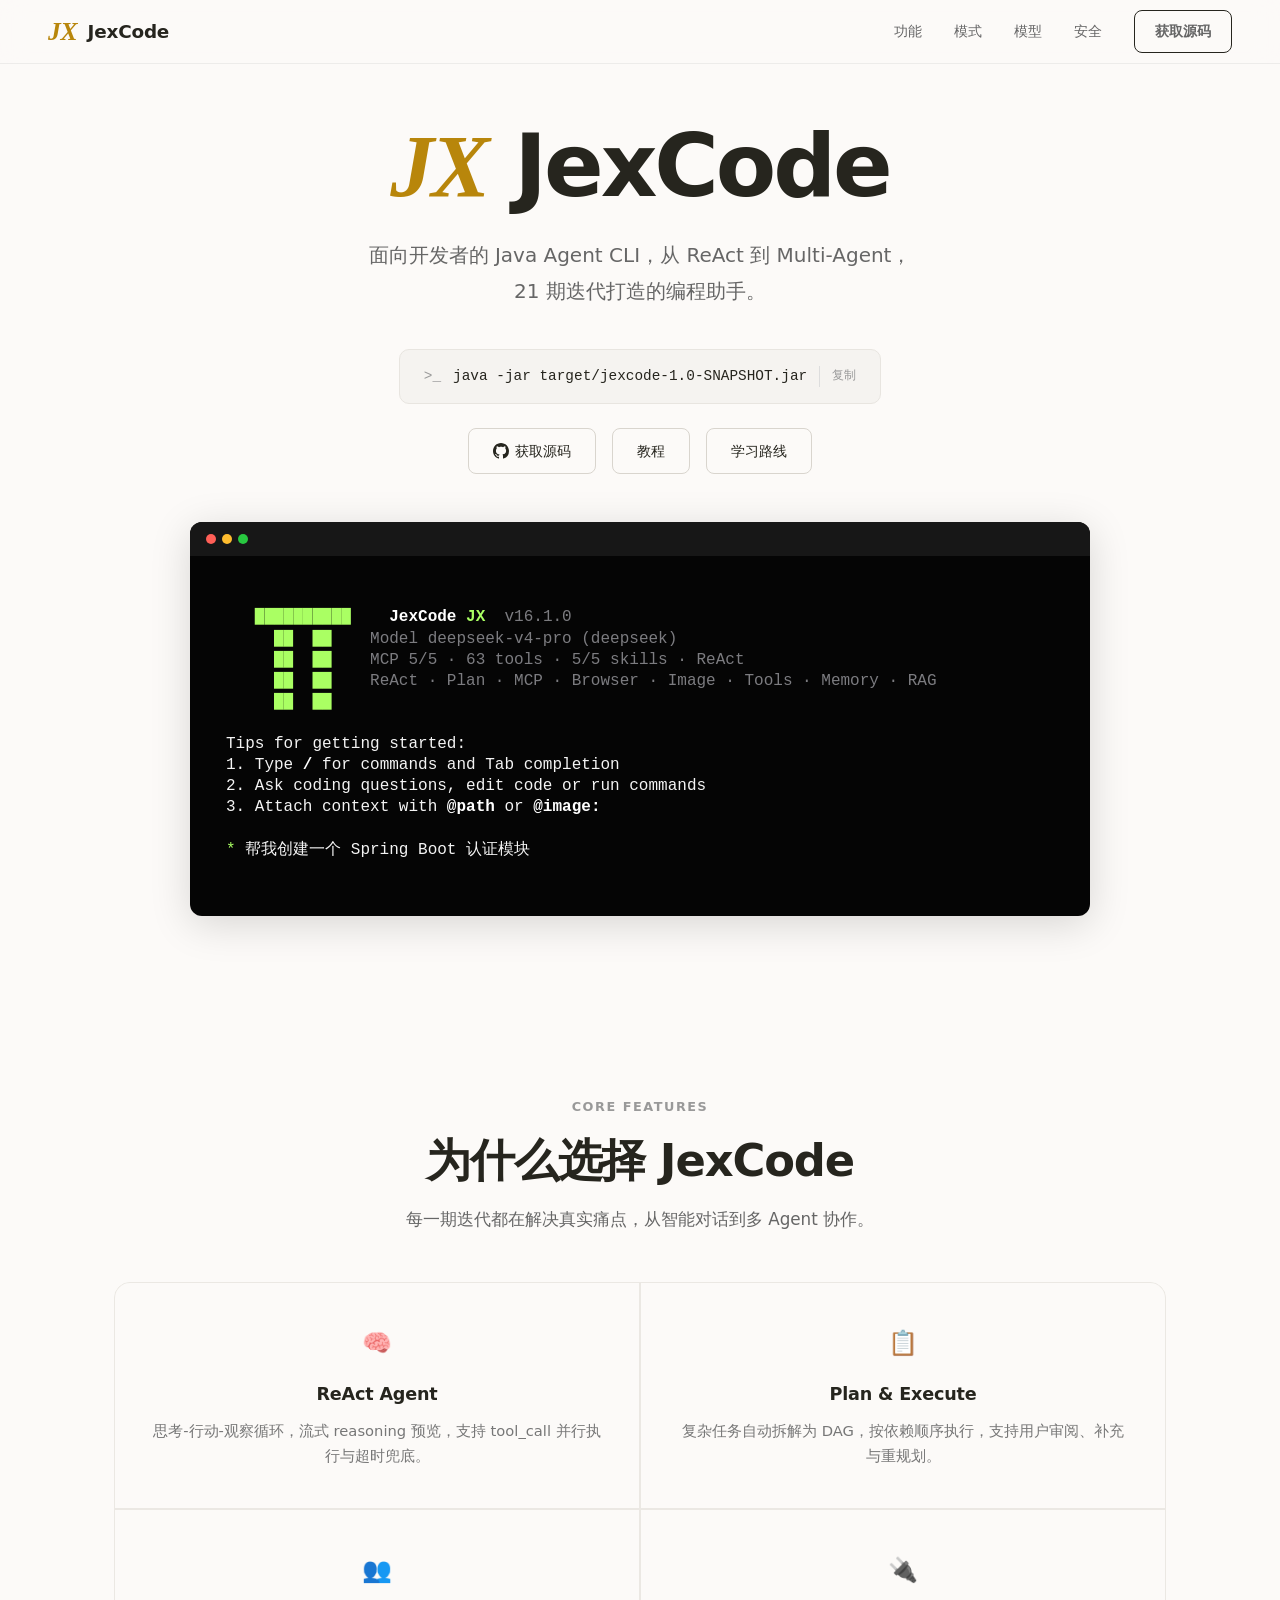
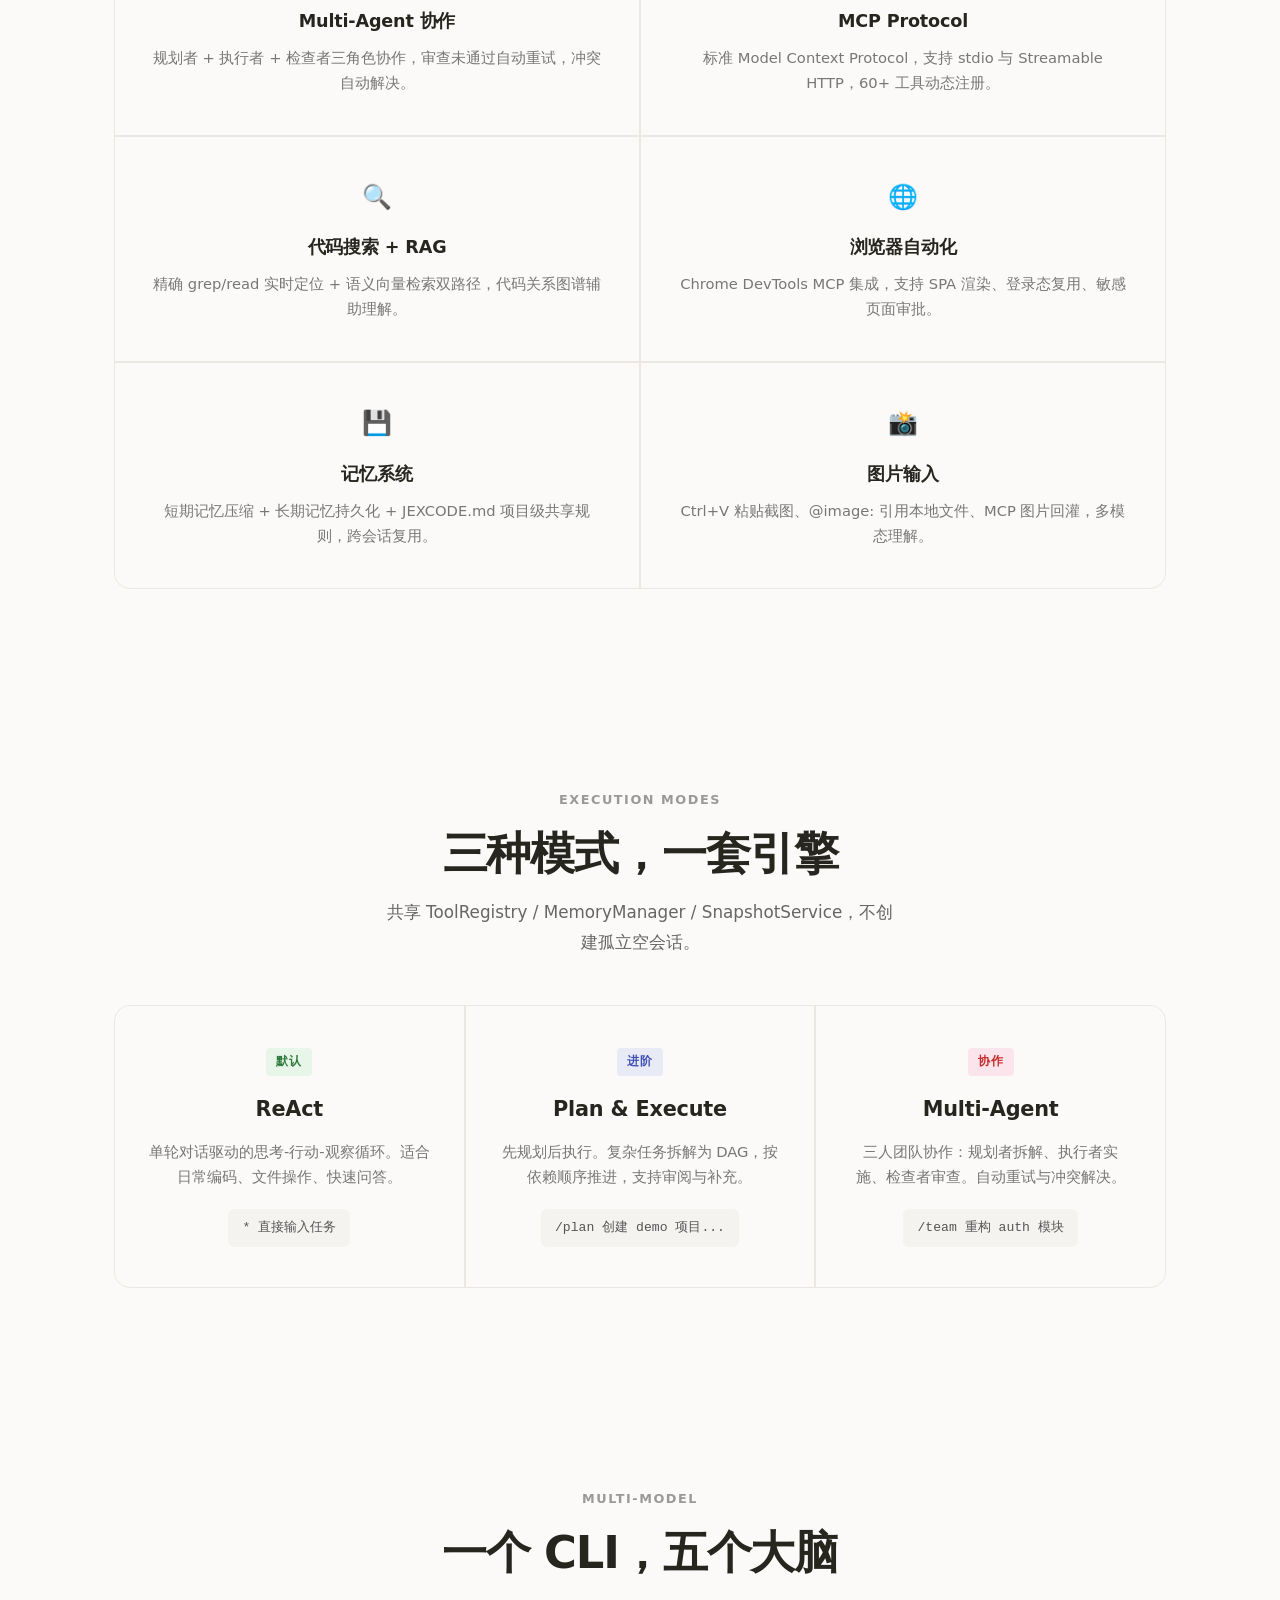
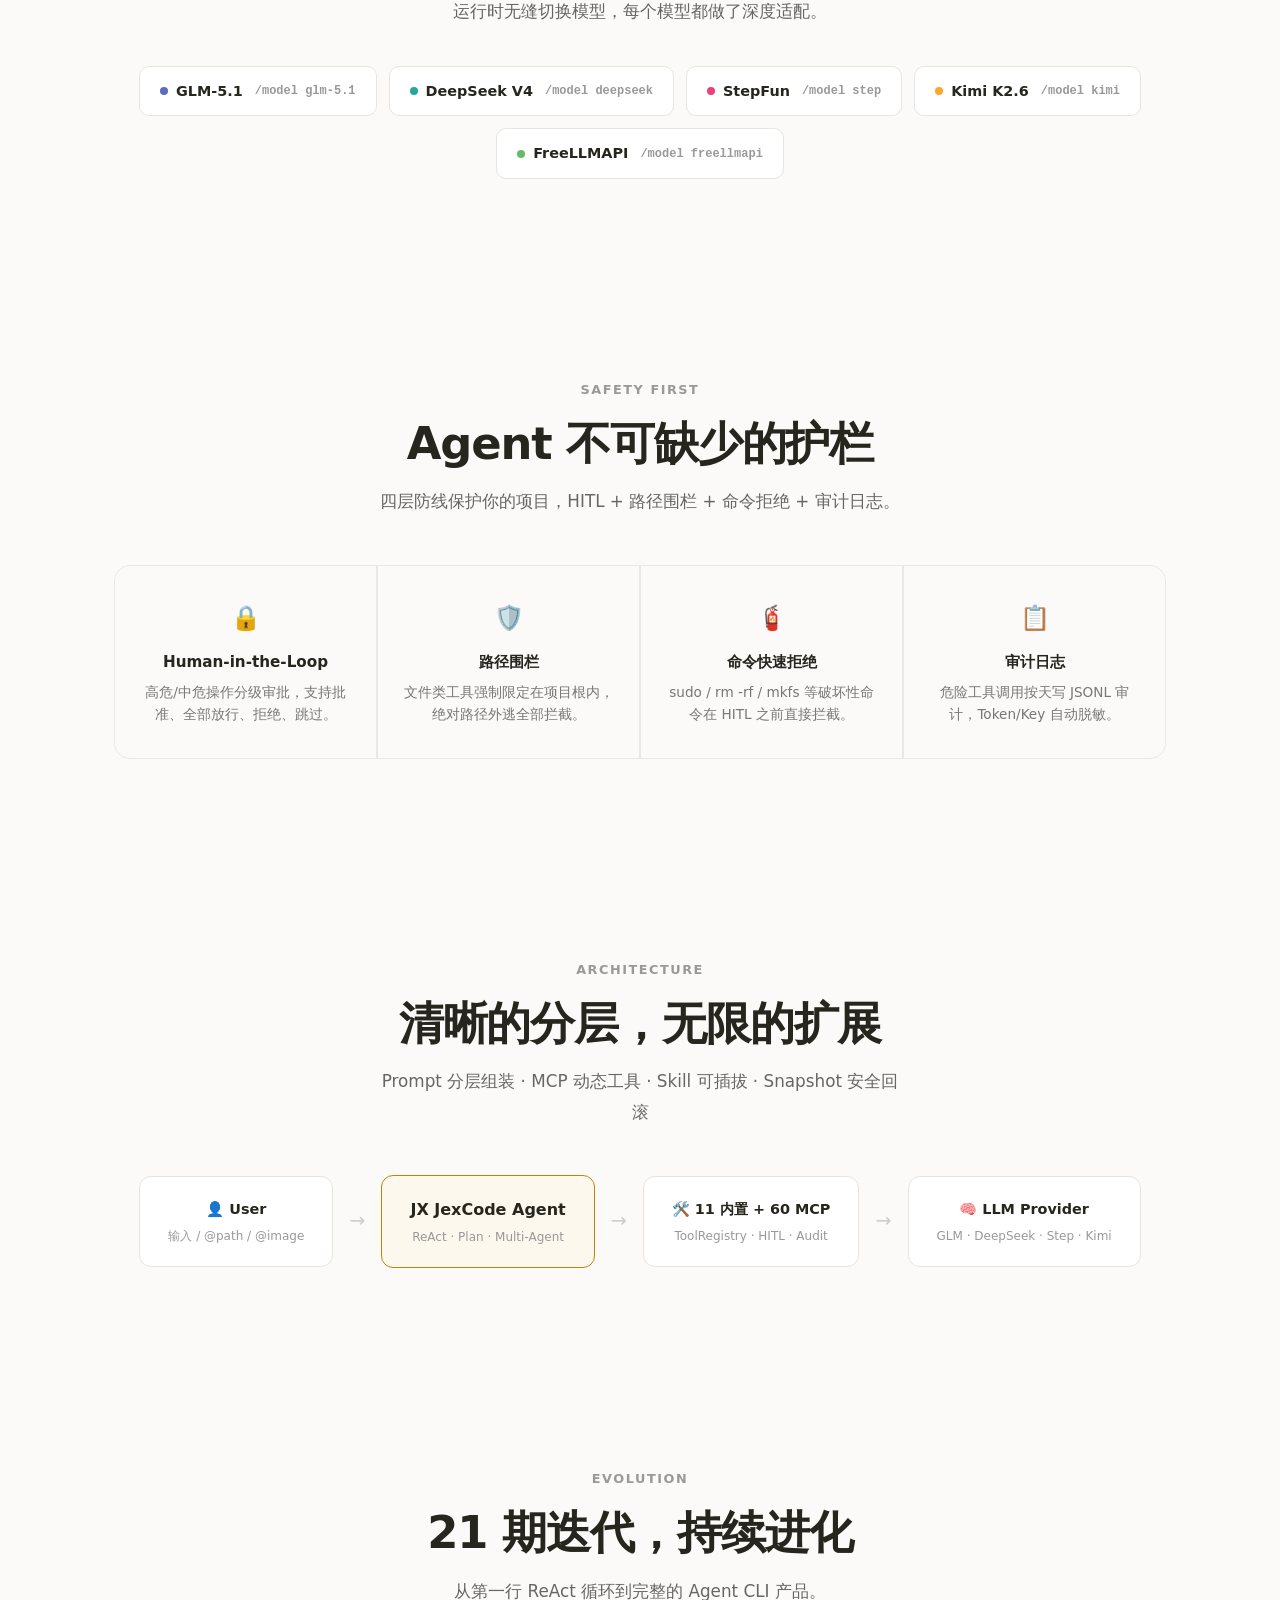
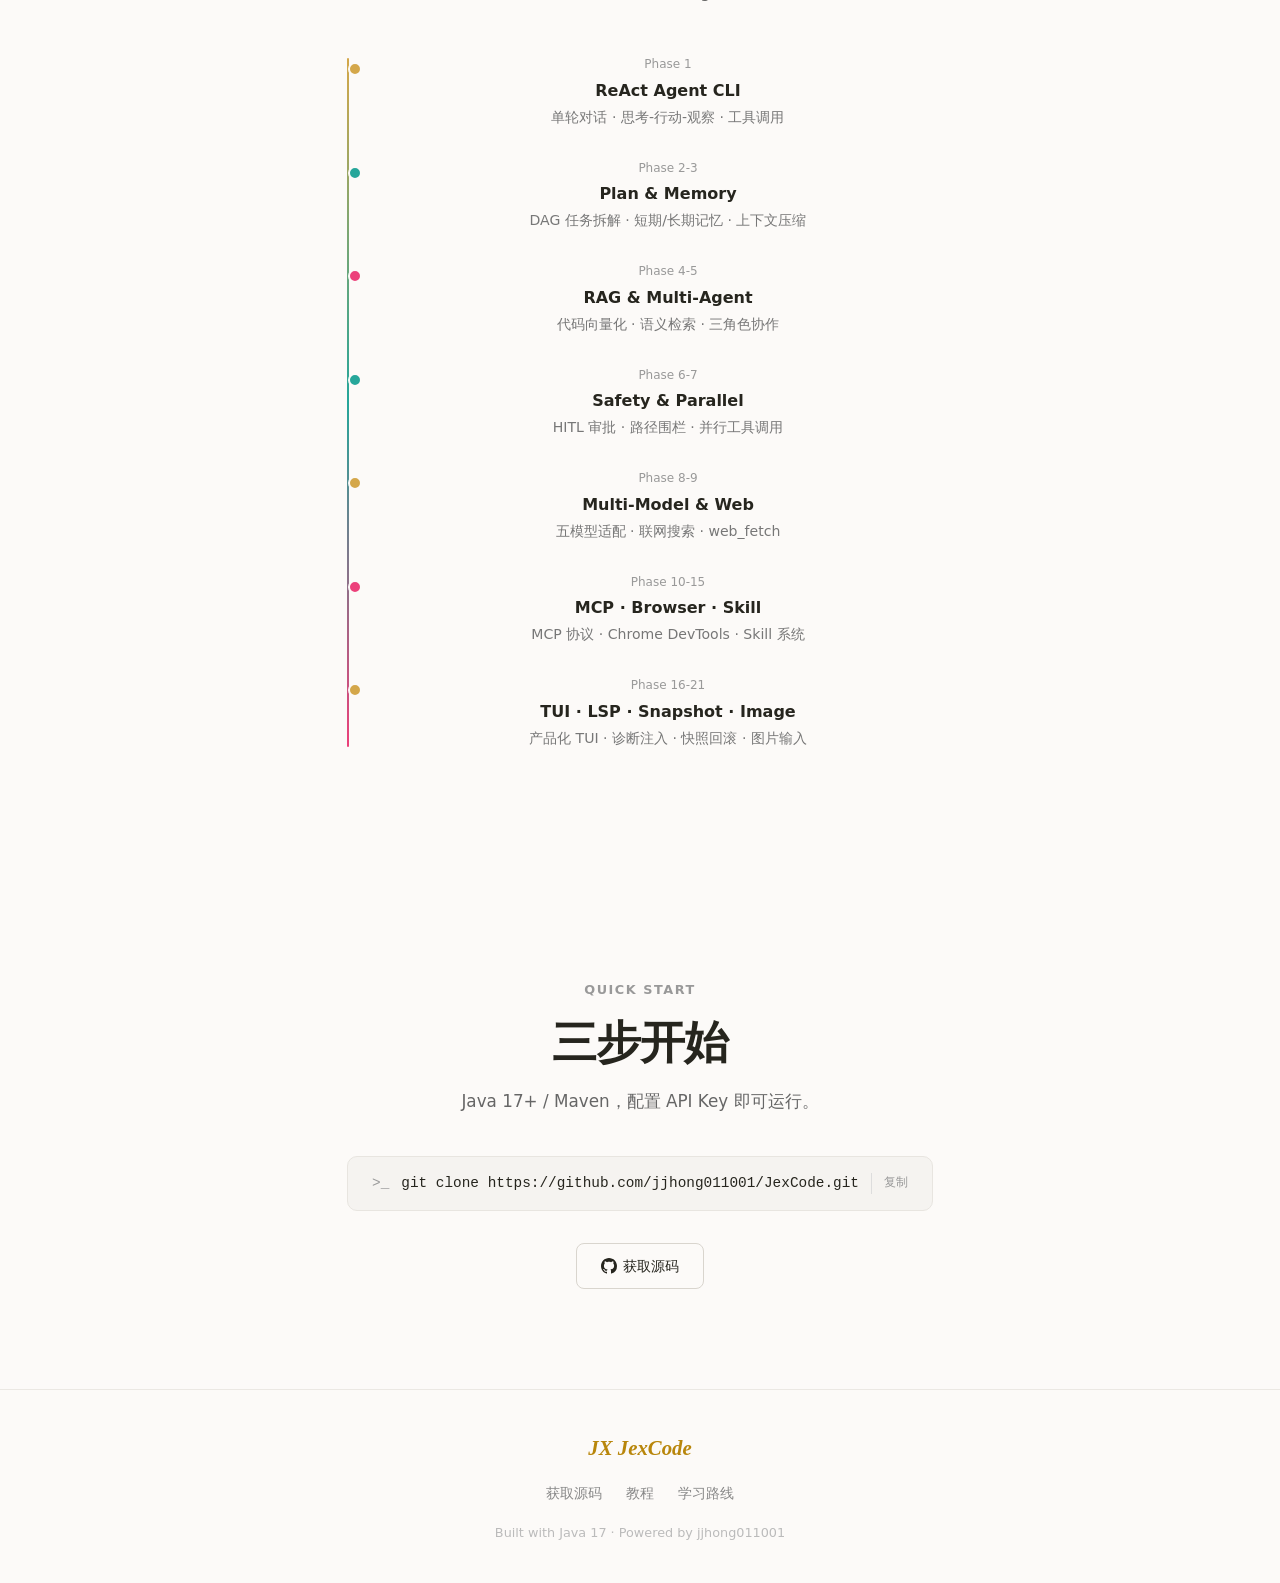
==== landing/index.html @ 9056b37e "[feature] 初始化 JexCode Agent CLI [what] 完成 JexCode 项目品牌、包结构、运行配置与文档体系迁移 [why] 统一项目身份和对外使用入口，形成可独立维护发布" ====
<!DOCTYPE html>
<html lang="zh-CN">
<head>
<meta charset="UTF-8">
<meta name="viewport" content="width=device-width, initial-scale=1.0">
<title>JexCode — Java Agent CLI</title>
<link rel="icon" href="data:image/svg+xml,<svg xmlns='http://www.w3.org/2000/svg' viewBox='0 0 100 100'><text y='.9em' font-size='90'>JX</text></svg>">
<style>
* { margin: 0; padding: 0; box-sizing: border-box; }

html { scroll-behavior: smooth; }

body {
  font-family: "PingFang SC", -apple-system, "system-ui", "Segoe UI", Roboto, "Helvetica Neue", Arial, "Microsoft YaHei", sans-serif;
  background: #fcfaf8;
  color: #26251e;
  line-height: 1.7;
  -webkit-font-smoothing: antialiased;
}

a { color: inherit; text-decoration: none; }

/* ═══════════════════════════════════════════
   NAV
   ═══════════════════════════════════════════ */
.nav {
  position: fixed;
  top: 0;
  left: 0;
  right: 0;
  z-index: 100;
  display: flex;
  align-items: center;
  justify-content: space-between;
  padding: 0 48px;
  height: 64px;
  background: rgba(252,250,248,0.85);
  backdrop-filter: blur(12px);
  -webkit-backdrop-filter: blur(12px);
  border-bottom: 1px solid rgba(0,0,0,0.06);
  transition: box-shadow 0.3s;
}

.nav.scrolled { box-shadow: 0 1px 12px rgba(0,0,0,0.06); }

.nav-brand {
  display: flex;
  align-items: center;
  gap: 10px;
  font-size: 1.15rem;
  font-weight: 700;
  letter-spacing: -0.01em;
}

.nav-mark {
  font-family: "Georgia", "Times New Roman", serif;
  font-size: 1.6rem;
  font-style: italic;
  color: #b8860b;
  line-height: 1;
}

.nav-links {
  display: flex;
  align-items: center;
  gap: 32px;
}

.nav-links a {
  font-size: 0.9rem;
  color: #666;
  transition: color 0.2s;
}

.nav-links a:hover { color: #26251e; }

.nav-cta {
  padding: 8px 20px;
  border-radius: 8px;
  font-size: 0.85rem;
  font-weight: 600;
  border: 1px solid #26251e;
  color: #26251e;
  transition: all 0.2s;
}

.nav-cta:hover {
  background: #26251e;
  color: #fcfaf8;
}

/* ═══════════════════════════════════════════
   HERO
   ═══════════════════════════════════════════ */
.hero {
  min-height: 100vh;
  display: flex;
  flex-direction: column;
  align-items: center;
  justify-content: center;
  padding: 120px 24px 80px;
  text-align: center;
  position: relative;
}

.hero-title {
  font-size: clamp(3rem, 7vw, 5.5rem);
  font-weight: 800;
  letter-spacing: -0.035em;
  line-height: 1.05;
  margin-bottom: 24px;
}

.hero-title .mark {
  font-family: "Georgia", "Times New Roman", serif;
  font-style: italic;
  color: #b8860b;
}

.hero-subtitle {
  font-size: clamp(1rem, 2vw, 1.25rem);
  color: #666;
  max-width: 560px;
  margin: 0 auto 40px;
  font-weight: 400;
  line-height: 1.8;
}

/* Install command */
.install-cmd {
  display: inline-flex;
  align-items: center;
  gap: 12px;
  padding: 14px 24px;
  background: #f5f3f0;
  border: 1px solid #e8e5e0;
  border-radius: 10px;
  font-family: "SF Mono", "Fira Code", "Fira Mono", Menlo, Consolas, monospace;
  font-size: 0.9rem;
  color: #26251e;
  cursor: pointer;
  transition: all 0.2s;
  user-select: all;
}

.install-cmd:hover {
  border-color: #ccc;
  background: #efece8;
}

.install-prefix {
  color: #999;
  user-select: none;
}

.install-copy {
  font-size: 0.78rem;
  color: #999;
  border-left: 1px solid #ddd;
  padding-left: 12px;
  user-select: none;
  transition: color 0.2s;
}

.install-copy.copied { color: #2d8a4e; }

/* Links */
.hero-links {
  display: flex;
  gap: 16px;
  margin-top: 24px;
  flex-wrap: wrap;
  justify-content: center;
}

.hero-link {
  padding: 10px 24px;
  border-radius: 8px;
  font-size: 0.9rem;
  font-weight: 500;
  border: 1px solid #d9d5ce;
  color: #26251e;
  transition: all 0.2s;
  display: inline-flex;
  align-items: center;
  gap: 6px;
}

.hero-link:hover {
  border-color: #26251e;
  background: #26251e;
  color: #fcfaf8;
}

.hero-link svg { width: 16px; height: 16px; }

/* ═══════════════════════════════════════════
   SECTION COMMON
   ═══════════════════════════════════════════ */
.section {
  padding: 100px 24px;
  max-width: 1100px;
  margin: 0 auto;
}

.section-center { text-align: center; }

.section-label {
  font-size: 0.8rem;
  font-weight: 600;
  text-transform: uppercase;
  letter-spacing: 0.12em;
  color: #999;
  margin-bottom: 16px;
}

.section-title {
  font-size: clamp(1.8rem, 4vw, 2.8rem);
  font-weight: 800;
  letter-spacing: -0.025em;
  line-height: 1.2;
  margin-bottom: 16px;
}

.section-desc {
  font-size: 1.05rem;
  color: #666;
  max-width: 520px;
  line-height: 1.8;
}

.section-center .section-desc { margin: 0 auto; }

/* ═══════════════════════════════════════════
   FEATURES
   ═══════════════════════════════════════════ */
.features {
  display: grid;
  grid-template-columns: repeat(2, 1fr);
  gap: 2px;
  background: #ebe8e3;
  border: 1px solid #ebe8e3;
  border-radius: 16px;
  overflow: hidden;
  margin-top: 48px;
}

.feature {
  padding: 40px 36px;
  background: #fcfaf8;
  transition: background 0.2s;
}

.feature:hover { background: #f8f6f2; }

.feature-icon {
  font-size: 1.5rem;
  margin-bottom: 16px;
}

.feature-name {
  font-size: 1.1rem;
  font-weight: 700;
  margin-bottom: 8px;
  letter-spacing: -0.01em;
}

.feature-desc {
  font-size: 0.92rem;
  color: #777;
  line-height: 1.7;
}

/* ═══════════════════════════════════════════
   MODES
   ═══════════════════════════════════════════ */
.modes {
  display: grid;
  grid-template-columns: repeat(3, 1fr);
  gap: 2px;
  background: #ebe8e3;
  border: 1px solid #ebe8e3;
  border-radius: 16px;
  overflow: hidden;
  margin-top: 48px;
}

.mode {
  padding: 40px 32px;
  background: #fcfaf8;
  transition: background 0.2s;
}

.mode:hover { background: #f8f6f2; }

.mode-badge {
  display: inline-block;
  font-size: 0.72rem;
  font-weight: 600;
  text-transform: uppercase;
  letter-spacing: 0.08em;
  padding: 4px 10px;
  border-radius: 4px;
  margin-bottom: 16px;
}

.mode-badge.default { background: #e8f5e9; color: #2d7a3a; }
.mode-badge.advanced { background: #e8eaf6; color: #3f51b5; }
.mode-badge.collab { background: #fce4ec; color: #c62828; }

.mode-name {
  font-size: 1.3rem;
  font-weight: 800;
  margin-bottom: 12px;
  letter-spacing: -0.01em;
}

.mode-desc {
  font-size: 0.92rem;
  color: #777;
  line-height: 1.7;
  margin-bottom: 20px;
}

.mode-cmd {
  font-family: "SF Mono", "Fira Code", Menlo, Consolas, monospace;
  font-size: 0.82rem;
  padding: 8px 14px;
  background: #f5f3f0;
  border-radius: 6px;
  color: #555;
  display: inline-block;
}

/* ═══════════════════════════════════════════
   MODELS
   ═══════════════════════════════════════════ */
.models {
  display: flex;
  gap: 12px;
  flex-wrap: wrap;
  justify-content: center;
  margin-top: 40px;
}

.model-chip {
  display: flex;
  align-items: center;
  gap: 8px;
  padding: 12px 20px;
  border-radius: 10px;
  border: 1px solid #e8e5e0;
  font-size: 0.9rem;
  font-weight: 600;
  transition: all 0.2s;
  background: #fff;
}

.model-chip:hover {
  border-color: #ccc;
  box-shadow: 0 2px 8px rgba(0,0,0,0.06);
}

.model-dot {
  width: 8px;
  height: 8px;
  border-radius: 50%;
}

.model-dot.glm { background: #5c6bc0; }
.model-dot.ds { background: #26a69a; }
.model-dot.step { background: #ec407a; }
.model-dot.kimi { background: #ffa726; }
.model-dot.free { background: #66bb6a; }

.model-cmd {
  font-family: "SF Mono", "Fira Code", Menlo, Consolas, monospace;
  font-size: 0.75rem;
  color: #999;
  margin-left: 4px;
}

/* ═══════════════════════════════════════════
   TERMINAL DEMO
   ═══════════════════════════════════════════ */
.terminal {
  max-width: 900px;
  width: 100%;
  margin: 48px auto 0;
  background: #050505;
  border-radius: 12px;
  overflow: hidden;
  box-shadow: 0 8px 40px rgba(0,0,0,0.15);
}

.terminal-bar {
  display: flex;
  align-items: center;
  gap: 6px;
  padding: 12px 16px;
  background: #171717;
}

.terminal-dot {
  width: 10px;
  height: 10px;
  border-radius: 50%;
}
.terminal-dot.r { background: #ff5f57; }
.terminal-dot.y { background: #febc2e; }
.terminal-dot.g { background: #28c840; }

.terminal-body {
  padding: 30px 36px 28px;
  font-family: "SF Mono", "Fira Code", Menlo, Consolas, monospace;
  font-size: clamp(0.76rem, 1.35vw, 1rem);
  line-height: 1.32;
  color: #f4f4f4;
  text-align: left;
  min-height: 360px;
  overflow-x: auto;
}

.terminal-body > div { white-space: pre; }

.t-logo { color: #aaff63; font-weight: 800; }
.t-mark { color: #aaff63; font-weight: 800; }
.t-strong { color: #fff; font-weight: 800; }
.t-dim { color: #7c7c80; }
.t-green { color: #aaff63; }
.t-blue { color: #64b5f6; }
.t-prompt { color: #aaff63; }
.t-cursor {
  display: inline-block;
  width: 7px;
  height: 1em;
  background: #81c784;
  animation: blink 1s step-end infinite;
  vertical-align: text-bottom;
}

@keyframes blink { 50% { opacity: 0; } }

/* ═══════════════════════════════════════════
   SAFETY
   ═══════════════════════════════════════════ */
.safety-grid {
  display: grid;
  grid-template-columns: repeat(4, 1fr);
  gap: 2px;
  background: #ebe8e3;
  border: 1px solid #ebe8e3;
  border-radius: 16px;
  overflow: hidden;
  margin-top: 48px;
}

.safety {
  padding: 32px 24px;
  background: #fcfaf8;
  transition: background 0.2s;
}

.safety:hover { background: #f8f6f2; }

.safety-icon { font-size: 1.5rem; margin-bottom: 12px; }

.safety-name {
  font-size: 0.95rem;
  font-weight: 700;
  margin-bottom: 6px;
}

.safety-desc {
  font-size: 0.85rem;
  color: #777;
  line-height: 1.6;
}

/* ═══════════════════════════════════════════
   ARCHITECTURE
   ═══════════════════════════════════════════ */
.arch {
  display: flex;
  align-items: center;
  justify-content: center;
  gap: 16px;
  margin-top: 48px;
  flex-wrap: wrap;
}

.arch-node {
  padding: 20px 28px;
  border-radius: 12px;
  text-align: center;
  font-weight: 600;
  font-size: 0.9rem;
  border: 1px solid #e8e5e0;
  background: #fff;
  min-width: 150px;
  transition: all 0.2s;
}

.arch-node:hover {
  box-shadow: 0 4px 16px rgba(0,0,0,0.06);
  transform: translateY(-2px);
}

.arch-node.primary {
  border-color: #b8860b;
  background: #fdf8ed;
  font-size: 1rem;
}

.arch-sub {
  font-size: 0.75rem;
  color: #999;
  font-weight: 400;
  margin-top: 4px;
}

.arch-arrow {
  font-size: 1.2rem;
  color: #ccc;
}

/* ═══════════════════════════════════════════
   TIMELINE
   ═══════════════════════════════════════════ */
.timeline {
  position: relative;
  padding-left: 32px;
  max-width: 600px;
  margin: 48px auto 0;
}

.timeline::before {
  content: '';
  position: absolute;
  left: 7px;
  top: 4px;
  bottom: 4px;
  width: 2px;
  background: linear-gradient(180deg, #d4a74a, #26a69a, #ec407a);
  border-radius: 1px;
}

.tl-item {
  position: relative;
  margin-bottom: 28px;
  padding-left: 24px;
}

.tl-item::before {
  content: '';
  position: absolute;
  left: -24px;
  top: 8px;
  width: 10px;
  height: 10px;
  border-radius: 50%;
  background: #d4a74a;
  border: 2px solid #fcfaf8;
}

.tl-item:nth-child(even)::before { background: #26a69a; }
.tl-item:nth-child(3n)::before { background: #ec407a; }

.tl-phase {
  font-size: 0.75rem;
  color: #999;
  font-weight: 500;
  margin-bottom: 2px;
}

.tl-title {
  font-weight: 700;
  font-size: 1rem;
  margin-bottom: 2px;
}

.tl-desc {
  font-size: 0.88rem;
  color: #777;
}

/* ═══════════════════════════════════════════
   FOOTER
   ═══════════════════════════════════════════ */
.footer {
  border-top: 1px solid #ebe8e3;
  padding: 40px 24px;
  text-align: center;
}

.footer-brand {
  font-family: "Georgia", "Times New Roman", serif;
  font-size: 1.3rem;
  font-style: italic;
  font-weight: 700;
  color: #b8860b;
  margin-bottom: 16px;
}

.footer-links {
  display: flex;
  gap: 24px;
  justify-content: center;
  margin-bottom: 16px;
}

.footer-links a {
  font-size: 0.88rem;
  color: #888;
  transition: color 0.2s;
}

.footer-links a:hover { color: #26251e; }

.footer-copy {
  font-size: 0.8rem;
  color: #bbb;
}

/* ═══════════════════════════════════════════
   SCROLL ANIMATIONS
   ═══════════════════════════════════════════ */
.reveal {
  opacity: 0;
  transform: translateY(20px);
  transition: opacity 0.6s ease, transform 0.6s ease;
}

.reveal.visible {
  opacity: 1;
  transform: translateY(0);
}

/* ═══════════════════════════════════════════
   RESPONSIVE
   ═══════════════════════════════════════════ */
@media (max-width: 900px) {
  .features { grid-template-columns: 1fr; }
  .modes { grid-template-columns: 1fr; }
  .safety-grid { grid-template-columns: repeat(2, 1fr); }
  .arch { flex-direction: column; }
  .arch-arrow { transform: rotate(90deg); }
  .nav { padding: 0 24px; }
  .nav-links { gap: 20px; }
  .section { padding: 64px 20px; }
}

@media (max-width: 600px) {
  .safety-grid { grid-template-columns: 1fr; }
  .hero-title { font-size: 2.5rem; }
  .install-cmd { font-size: 0.78rem; padding: 12px 16px; }
  .nav-links a:not(.nav-cta) { display: none; }
  .terminal-body { padding: 22px 18px; min-height: 330px; }
}
</style>
</head>
<body>

<!-- NAV -->
<nav class="nav" id="nav">
  <div class="nav-brand">
    <span class="nav-mark">JX</span>
    JexCode
  </div>
  <div class="nav-links">
    <a href="#features">功能</a>
    <a href="#modes">模式</a>
    <a href="#models">模型</a>
    <a href="#safety">安全</a>
    <a href="https://github.com/jjhong011001/JexCode" class="nav-cta">获取源码</a>
  </div>
</nav>

<!-- HERO -->
<section class="hero">
  <h1 class="hero-title">
    <span class="mark">JX</span> JexCode
  </h1>
  <p class="hero-subtitle">
    面向开发者的 Java Agent CLI，从 ReAct 到 Multi-Agent，21 期迭代打造的编程助手。
  </p>

  <div class="install-cmd" id="installCmd" onclick="copyInstall()">
    <span class="install-prefix">>_</span>
    <span>java -jar target/jexcode-1.0-SNAPSHOT.jar</span>
    <span class="install-copy" id="copyText">复制</span>
  </div>

  <div class="hero-links">
    <a href="https://github.com/jjhong011001/JexCode" class="hero-link">
      <svg viewBox="0 0 24 24" fill="currentColor"><path d="M12 0C5.37 0 0 5.37 0 12c0 5.31 3.435 9.795 8.205 11.385.6.105.825-.255.825-.57 0-.285-.015-1.23-.015-2.235-3.015.555-3.795-.735-4.035-1.41-.135-.345-.72-1.41-1.23-1.695-.42-.225-1.02-.78-.015-.795.945-.015 1.62.87 1.845 1.23 1.08 1.815 2.805 1.305 3.495.99.105-.78.42-1.305.765-1.605-2.67-.3-5.46-1.335-5.46-5.925 0-1.305.465-2.385 1.23-3.225-.12-.3-.54-1.53.12-3.18 0 0 1.005-.315 3.3 1.23.96-.27 1.98-.405 3-.405s2.04.135 3 .405c2.295-1.56 3.3-1.23 3.3-1.23.66 1.65.24 2.88.12 3.18.765.84 1.23 1.905 1.23 3.225 0 4.605-2.805 5.625-5.475 5.925.435.375.81 1.095.81 2.22 0 1.605-.015 2.895-.015 3.3 0 .315.225.69.825.57A12.02 12.02 0 0024 12c0-6.63-5.37-12-12-12z"/></svg>
      获取源码
    </a>
    <a href="https://github.com/jjhong011001/JexCode#readme" class="hero-link">教程</a>
    <a href="https://github.com/jjhong011001/JexCode/blob/main/ROADMAP.md" class="hero-link">学习路线</a>
  </div>

  <!-- Terminal -->
  <div class="terminal" id="terminalWrap">
    <div class="terminal-bar">
      <span class="terminal-dot r"></span>
      <span class="terminal-dot y"></span>
      <span class="terminal-dot g"></span>
    </div>
    <div class="terminal-body" id="terminal"></div>
  </div>
</section>

<!-- FEATURES -->
<section class="section section-center" id="features">
  <div class="section-label reveal">Core Features</div>
  <h2 class="section-title reveal">为什么选择 JexCode</h2>
  <p class="section-desc reveal">每一期迭代都在解决真实痛点，从智能对话到多 Agent 协作。</p>

  <div class="features">
    <div class="feature reveal">
      <div class="feature-icon">🧠</div>
      <div class="feature-name">ReAct Agent</div>
      <div class="feature-desc">思考-行动-观察循环，流式 reasoning 预览，支持 tool_call 并行执行与超时兜底。</div>
    </div>
    <div class="feature reveal">
      <div class="feature-icon">📋</div>
      <div class="feature-name">Plan & Execute</div>
      <div class="feature-desc">复杂任务自动拆解为 DAG，按依赖顺序执行，支持用户审阅、补充与重规划。</div>
    </div>
    <div class="feature reveal">
      <div class="feature-icon">👥</div>
      <div class="feature-name">Multi-Agent 协作</div>
      <div class="feature-desc">规划者 + 执行者 + 检查者三角色协作，审查未通过自动重试，冲突自动解决。</div>
    </div>
    <div class="feature reveal">
      <div class="feature-icon">🔌</div>
      <div class="feature-name">MCP Protocol</div>
      <div class="feature-desc">标准 Model Context Protocol，支持 stdio 与 Streamable HTTP，60+ 工具动态注册。</div>
    </div>
    <div class="feature reveal">
      <div class="feature-icon">🔍</div>
      <div class="feature-name">代码搜索 + RAG</div>
      <div class="feature-desc">精确 grep/read 实时定位 + 语义向量检索双路径，代码关系图谱辅助理解。</div>
    </div>
    <div class="feature reveal">
      <div class="feature-icon">🌐</div>
      <div class="feature-name">浏览器自动化</div>
      <div class="feature-desc">Chrome DevTools MCP 集成，支持 SPA 渲染、登录态复用、敏感页面审批。</div>
    </div>
    <div class="feature reveal">
      <div class="feature-icon">💾</div>
      <div class="feature-name">记忆系统</div>
      <div class="feature-desc">短期记忆压缩 + 长期记忆持久化 + JEXCODE.md 项目级共享规则，跨会话复用。</div>
    </div>
    <div class="feature reveal">
      <div class="feature-icon">📸</div>
      <div class="feature-name">图片输入</div>
      <div class="feature-desc">Ctrl+V 粘贴截图、@image: 引用本地文件、MCP 图片回灌，多模态理解。</div>
    </div>
  </div>
</section>

<!-- MODES -->
<section class="section section-center" id="modes">
  <div class="section-label reveal">Execution Modes</div>
  <h2 class="section-title reveal">三种模式，一套引擎</h2>
  <p class="section-desc reveal">共享 ToolRegistry / MemoryManager / SnapshotService，不创建孤立空会话。</p>

  <div class="modes">
    <div class="mode reveal">
      <span class="mode-badge default">默认</span>
      <div class="mode-name">ReAct</div>
      <div class="mode-desc">单轮对话驱动的思考-行动-观察循环。适合日常编码、文件操作、快速问答。</div>
      <div class="mode-cmd">* 直接输入任务</div>
    </div>
    <div class="mode reveal">
      <span class="mode-badge advanced">进阶</span>
      <div class="mode-name">Plan & Execute</div>
      <div class="mode-desc">先规划后执行。复杂任务拆解为 DAG，按依赖顺序推进，支持审阅与补充。</div>
      <div class="mode-cmd">/plan 创建 demo 项目...</div>
    </div>
    <div class="mode reveal">
      <span class="mode-badge collab">协作</span>
      <div class="mode-name">Multi-Agent</div>
      <div class="mode-desc">三人团队协作：规划者拆解、执行者实施、检查者审查。自动重试与冲突解决。</div>
      <div class="mode-cmd">/team 重构 auth 模块</div>
    </div>
  </div>
</section>

<!-- MODELS -->
<section class="section section-center" id="models">
  <div class="section-label reveal">Multi-Model</div>
  <h2 class="section-title reveal">一个 CLI，五个大脑</h2>
  <p class="section-desc reveal">运行时无缝切换模型，每个模型都做了深度适配。</p>

  <div class="models reveal">
    <div class="model-chip">
      <span class="model-dot glm"></span>
      GLM-5.1
      <span class="model-cmd">/model glm-5.1</span>
    </div>
    <div class="model-chip">
      <span class="model-dot ds"></span>
      DeepSeek V4
      <span class="model-cmd">/model deepseek</span>
    </div>
    <div class="model-chip">
      <span class="model-dot step"></span>
      StepFun
      <span class="model-cmd">/model step</span>
    </div>
    <div class="model-chip">
      <span class="model-dot kimi"></span>
      Kimi K2.6
      <span class="model-cmd">/model kimi</span>
    </div>
    <div class="model-chip">
      <span class="model-dot free"></span>
      FreeLLMAPI
      <span class="model-cmd">/model freellmapi</span>
    </div>
  </div>
</section>

<!-- SAFETY -->
<section class="section section-center" id="safety">
  <div class="section-label reveal">Safety First</div>
  <h2 class="section-title reveal">Agent 不可缺少的护栏</h2>
  <p class="section-desc reveal">四层防线保护你的项目，HITL + 路径围栏 + 命令拒绝 + 审计日志。</p>

  <div class="safety-grid">
    <div class="safety reveal">
      <div class="safety-icon">🔒</div>
      <div class="safety-name">Human-in-the-Loop</div>
      <div class="safety-desc">高危/中危操作分级审批，支持批准、全部放行、拒绝、跳过。</div>
    </div>
    <div class="safety reveal">
      <div class="safety-icon">🛡️</div>
      <div class="safety-name">路径围栏</div>
      <div class="safety-desc">文件类工具强制限定在项目根内，绝对路径外逃全部拦截。</div>
    </div>
    <div class="safety reveal">
      <div class="safety-icon">🧯</div>
      <div class="safety-name">命令快速拒绝</div>
      <div class="safety-desc">sudo / rm -rf / mkfs 等破坏性命令在 HITL 之前直接拦截。</div>
    </div>
    <div class="safety reveal">
      <div class="safety-icon">📋</div>
      <div class="safety-name">审计日志</div>
      <div class="safety-desc">危险工具调用按天写 JSONL 审计，Token/Key 自动脱敏。</div>
    </div>
  </div>
</section>

<!-- ARCHITECTURE -->
<section class="section section-center" id="arch">
  <div class="section-label reveal">Architecture</div>
  <h2 class="section-title reveal">清晰的分层，无限的扩展</h2>
  <p class="section-desc reveal">Prompt 分层组装 · MCP 动态工具 · Skill 可插拔 · Snapshot 安全回滚</p>

  <div class="arch reveal">
    <div class="arch-node">
      👤 User
      <div class="arch-sub">输入 / @path / @image</div>
    </div>
    <div class="arch-arrow">→</div>
    <div class="arch-node primary">
      JX JexCode Agent
      <div class="arch-sub">ReAct · Plan · Multi-Agent</div>
    </div>
    <div class="arch-arrow">→</div>
    <div class="arch-node">
      🛠️ 11 内置 + 60 MCP
      <div class="arch-sub">ToolRegistry · HITL · Audit</div>
    </div>
    <div class="arch-arrow">→</div>
    <div class="arch-node">
      🧠 LLM Provider
      <div class="arch-sub">GLM · DeepSeek · Step · Kimi</div>
    </div>
  </div>
</section>

<!-- TIMELINE -->
<section class="section section-center" id="timeline">
  <div class="section-label reveal">Evolution</div>
  <h2 class="section-title reveal">21 期迭代，持续进化</h2>
  <p class="section-desc reveal">从第一行 ReAct 循环到完整的 Agent CLI 产品。</p>

  <div class="timeline reveal">
    <div class="tl-item">
      <div class="tl-phase">Phase 1</div>
      <div class="tl-title">ReAct Agent CLI</div>
      <div class="tl-desc">单轮对话 · 思考-行动-观察 · 工具调用</div>
    </div>
    <div class="tl-item">
      <div class="tl-phase">Phase 2-3</div>
      <div class="tl-title">Plan & Memory</div>
      <div class="tl-desc">DAG 任务拆解 · 短期/长期记忆 · 上下文压缩</div>
    </div>
    <div class="tl-item">
      <div class="tl-phase">Phase 4-5</div>
      <div class="tl-title">RAG & Multi-Agent</div>
      <div class="tl-desc">代码向量化 · 语义检索 · 三角色协作</div>
    </div>
    <div class="tl-item">
      <div class="tl-phase">Phase 6-7</div>
      <div class="tl-title">Safety & Parallel</div>
      <div class="tl-desc">HITL 审批 · 路径围栏 · 并行工具调用</div>
    </div>
    <div class="tl-item">
      <div class="tl-phase">Phase 8-9</div>
      <div class="tl-title">Multi-Model & Web</div>
      <div class="tl-desc">五模型适配 · 联网搜索 · web_fetch</div>
    </div>
    <div class="tl-item">
      <div class="tl-phase">Phase 10-15</div>
      <div class="tl-title">MCP · Browser · Skill</div>
      <div class="tl-desc">MCP 协议 · Chrome DevTools · Skill 系统</div>
    </div>
    <div class="tl-item">
      <div class="tl-phase">Phase 16-21</div>
      <div class="tl-title">TUI · LSP · Snapshot · Image</div>
      <div class="tl-desc">产品化 TUI · 诊断注入 · 快照回滚 · 图片输入</div>
    </div>
  </div>
</section>

<!-- QUICK START -->
<section class="section section-center" id="start">
  <div class="section-label reveal">Quick Start</div>
  <h2 class="section-title reveal">三步开始</h2>
  <p class="section-desc reveal">Java 17+ / Maven，配置 API Key 即可运行。</p>

  <div class="install-cmd reveal" style="margin-top: 40px;" onclick="copyInstall()">
    <span class="install-prefix">>_</span>
    <span>git clone https://github.com/jjhong011001/JexCode.git</span>
    <span class="install-copy">复制</span>
  </div>

  <div class="hero-links reveal" style="margin-top: 32px;">
    <a href="https://github.com/jjhong011001/JexCode" class="hero-link">
      <svg viewBox="0 0 24 24" fill="currentColor" width="16" height="16"><path d="M12 0C5.37 0 0 5.37 0 12c0 5.31 3.435 9.795 8.205 11.385.6.105.825-.255.825-.57 0-.285-.015-1.23-.015-2.235-3.015.555-3.795-.735-4.035-1.41-.135-.345-.72-1.41-1.23-1.695-.42-.225-1.02-.78-.015-.795.945-.015 1.62.87 1.845 1.23 1.08 1.815 2.805 1.305 3.495.99.105-.78.42-1.305.765-1.605-2.67-.3-5.46-1.335-5.46-5.925 0-1.305.465-2.385 1.23-3.225-.12-.3-.54-1.53.12-3.18 0 0 1.005-.315 3.3 1.23.96-.27 1.98-.405 3-.405s2.04.135 3 .405c2.295-1.56 3.3-1.23 3.3-1.23.66 1.65.24 2.88.12 3.18.765.84 1.23 1.905 1.23 3.225 0 4.605-2.805 5.625-5.475 5.925.435.375.81 1.095.81 2.22 0 1.605-.015 2.895-.015 3.3 0 .315.225.69.825.57A12.02 12.02 0 0024 12c0-6.63-5.37-12-12-12z"/></svg>
      获取源码
    </a>
  </div>
</section>

<!-- FOOTER -->
<footer class="footer">
  <div class="footer-brand">JX JexCode</div>
  <div class="footer-links">
    <a href="https://github.com/jjhong011001/JexCode">获取源码</a>
    <a href="https://github.com/jjhong011001/JexCode#readme">教程</a>
    <a href="https://github.com/jjhong011001/JexCode/blob/main/ROADMAP.md">学习路线</a>
  </div>
  <div class="footer-copy">Built with Java 17 · Powered by jjhong011001</div>
</footer>

<script>
// Nav scroll effect
const nav = document.getElementById('nav');
window.addEventListener('scroll', () => {
  nav.classList.toggle('scrolled', window.scrollY > 20);
});

// Copy install command
function copyInstall() {
  const cmd = 'java -jar target/jexcode-1.0-SNAPSHOT.jar';
  navigator.clipboard.writeText(cmd).then(() => {
    const el = document.getElementById('copyText');
    if (el) { el.textContent = '已复制'; el.classList.add('copied'); }
  });
}

// Scroll reveal
const observer = new IntersectionObserver((entries) => {
  entries.forEach(e => { if (e.isIntersecting) e.target.classList.add('visible'); });
}, { threshold: 0.1, rootMargin: '0px 0px -40px 0px' });
document.querySelectorAll('.reveal').forEach(el => observer.observe(el));

// Terminal animation
const desktopLines = [
  { t: '', d: 0 },
  { t: '   <span class="t-logo">██████████</span>    <span class="t-strong">JexCode</span> <span class="t-mark">JX</span>  <span class="t-dim">v16.1.0</span>', d: 0 },
  { t: '   <span class="t-logo">  ██  ██</span>    <span class="t-dim">Model deepseek-v4-pro (deepseek)</span>', d: 80 },
  { t: '   <span class="t-logo">  ██  ██</span>    <span class="t-dim">MCP 5/5 · 63 tools · 5/5 skills · ReAct</span>', d: 160 },
  { t: '   <span class="t-logo">  ██  ██</span>    <span class="t-dim">ReAct · Plan · MCP · Browser · Image · Tools · Memory · RAG</span>', d: 240 },
  { t: '   <span class="t-logo">  ██  ██</span>', d: 320 },
  { t: '', d: 450 },
  { t: 'Tips for getting started:', d: 500 },
  { t: '1. Type <span class="t-strong">/</span> for commands and Tab completion', d: 560 },
  { t: '2. Ask coding questions, edit code or run commands', d: 620 },
  { t: '3. Attach context with <span class="t-strong">@path</span> or <span class="t-strong">@image:</span>', d: 680 },
  { t: '', d: 600 },
  { t: '<span class="t-prompt">*</span> 帮我创建一个 Spring Boot 认证模块', d: 800 },
  { t: '', d: 1000 },
  { t: '<span class="t-dim">🧠 Thinking...</span>', d: 1200 },
  { t: '<span class="t-dim">  ├─ plan: 拆解为 4 个子任务</span>', d: 1600 },
  { t: '<span class="t-dim">  ├─ create_project: spring-boot-auth</span>', d: 2000 },
  { t: '<span class="t-dim">  ├─ write_file: SecurityConfig.java</span>', d: 2400 },
  { t: '<span class="t-dim">  └─ execute_command: mvn compile</span>', d: 2800 },
  { t: '', d: 3000 },
  { t: '<span class="t-green">✓</span> <span class="t-dim">Spring Boot 3.2 + JWT 认证模块创建完成</span>', d: 3200 },
];

const mobileLines = [
  { t: '', d: 0 },
  { t: ' <span class="t-logo">██████████</span>  <span class="t-strong">JexCode</span> <span class="t-mark">JX</span> <span class="t-dim">v16.1.0</span>', d: 0 },
  { t: ' <span class="t-logo">  ██  ██</span>  <span class="t-dim">deepseek-v4-pro</span>', d: 80 },
  { t: ' <span class="t-logo">  ██  ██</span>  <span class="t-dim">MCP 5/5 · 63 tools</span>', d: 160 },
  { t: ' <span class="t-logo">  ██  ██</span>  <span class="t-dim">5/5 skills · ReAct</span>', d: 240 },
  { t: ' <span class="t-logo">  ██  ██</span>  <span class="t-dim">Plan · MCP · Browser · RAG</span>', d: 320 },
  { t: '', d: 450 },
  { t: 'Tips for getting started:', d: 500 },
  { t: '1. Type <span class="t-strong">/</span> for commands', d: 560 },
  { t: '2. Ask questions or run commands', d: 620 },
  { t: '3. Attach <span class="t-strong">@path</span> or <span class="t-strong">@image:</span>', d: 680 },
  { t: '', d: 600 },
  { t: '<span class="t-prompt">*</span> 创建 Spring Boot 认证模块', d: 800 },
  { t: '', d: 1000 },
  { t: '<span class="t-dim">🧠 Thinking...</span>', d: 1200 },
  { t: '<span class="t-dim">  ├─ plan: 4 个子任务</span>', d: 1600 },
  { t: '<span class="t-dim">  ├─ create_project</span>', d: 2000 },
  { t: '<span class="t-dim">  ├─ write_file</span>', d: 2400 },
  { t: '<span class="t-dim">  └─ mvn compile</span>', d: 2800 },
  { t: '', d: 3000 },
  { t: '<span class="t-green">✓</span> <span class="t-dim">JWT 认证模块创建完成</span>', d: 3200 },
];

const lines = window.matchMedia('(max-width: 600px)').matches ? mobileLines : desktopLines;
const term = document.getElementById('terminal');
let idx = 0;

function addLine() {
  if (idx >= lines.length) {
    const c = document.createElement('div');
    c.innerHTML = '<span class="t-prompt">*</span> <span class="t-cursor"></span>';
    c.style.marginTop = '8px';
    term.appendChild(c);
    return;
  }
  const l = lines[idx];
  const d = document.createElement('div');
  d.innerHTML = l.t || '&nbsp;';
  d.style.opacity = '0';
  d.style.transition = 'opacity 0.25s';
  term.appendChild(d);
  requestAnimationFrame(() => d.style.opacity = '1');
  idx++;
  setTimeout(addLine, l.d > 0 ? Math.min(l.d, 150) : 60);
}

const termObs = new IntersectionObserver(e => {
  if (e[0].isIntersecting) { setTimeout(addLine, 400); termObs.disconnect(); }
}, { threshold: 0.2 });
termObs.observe(document.getElementById('terminalWrap'));
</script>
</body>
</html>
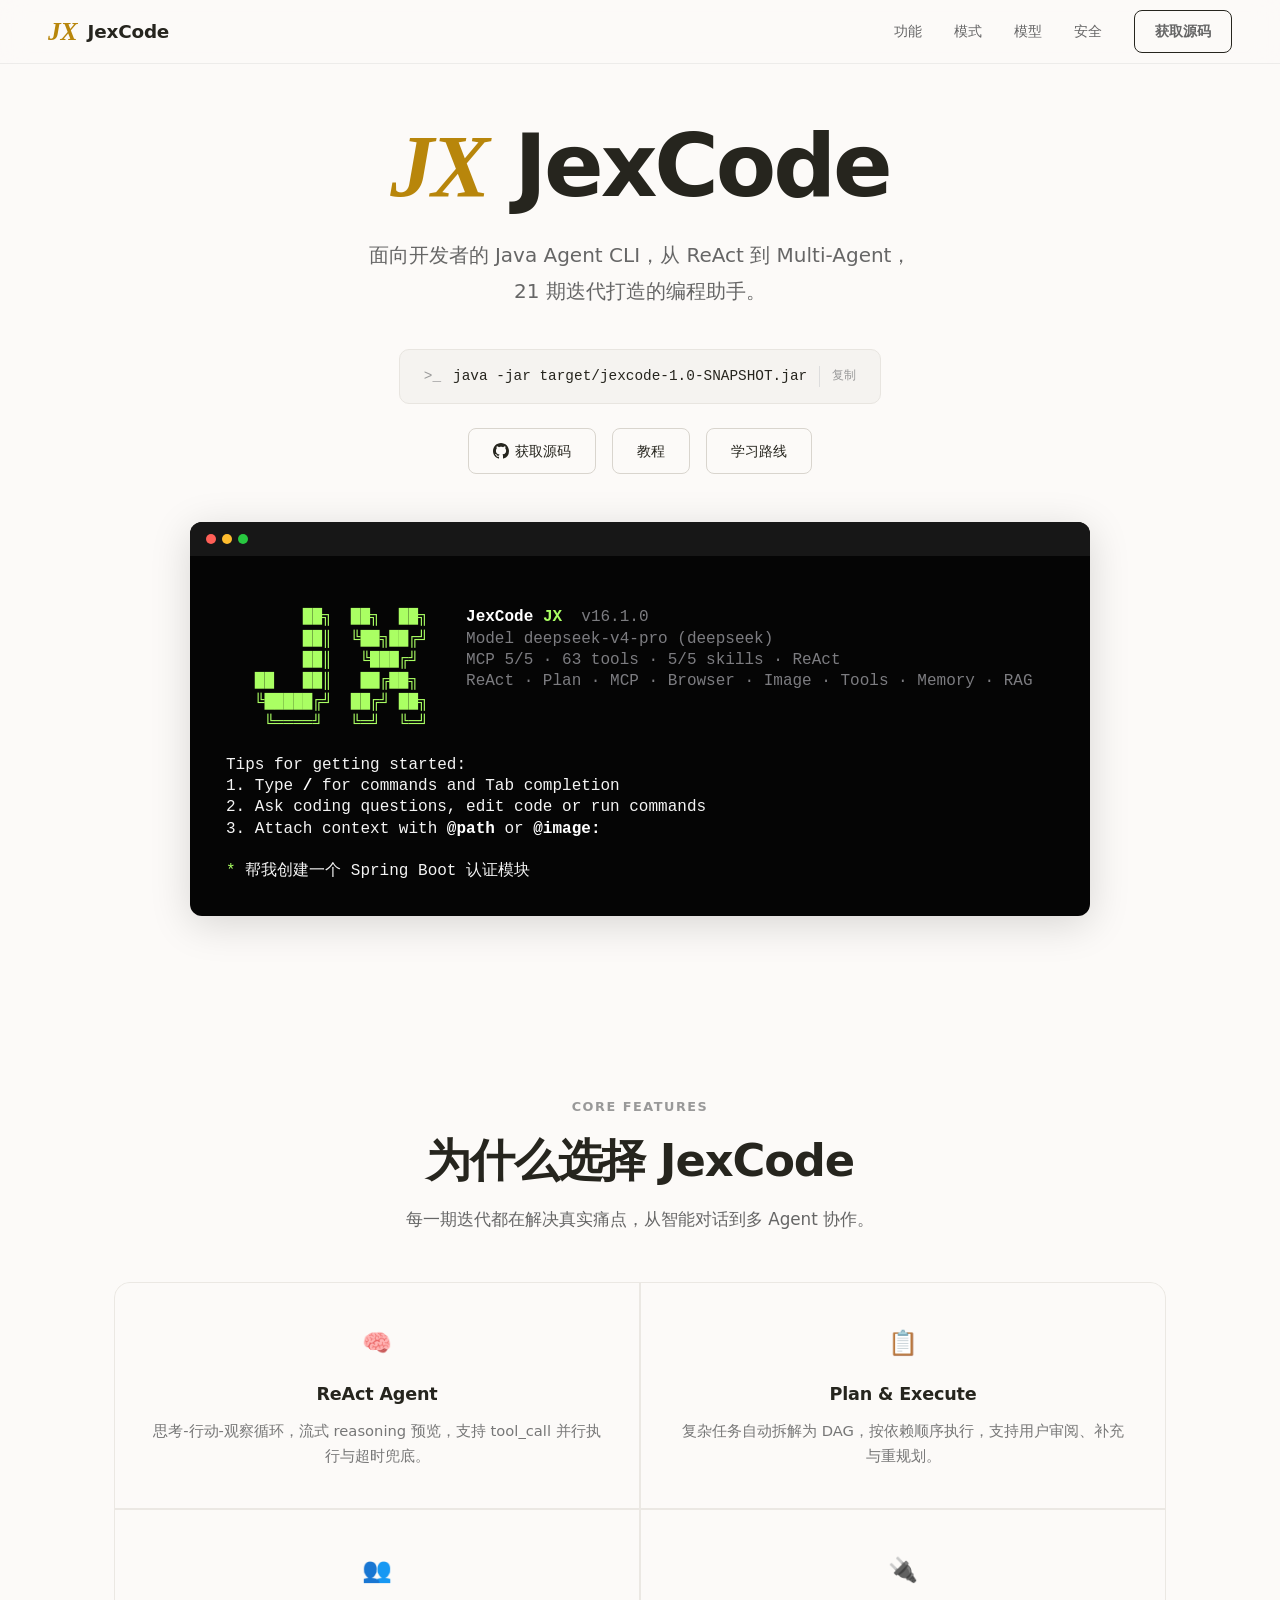
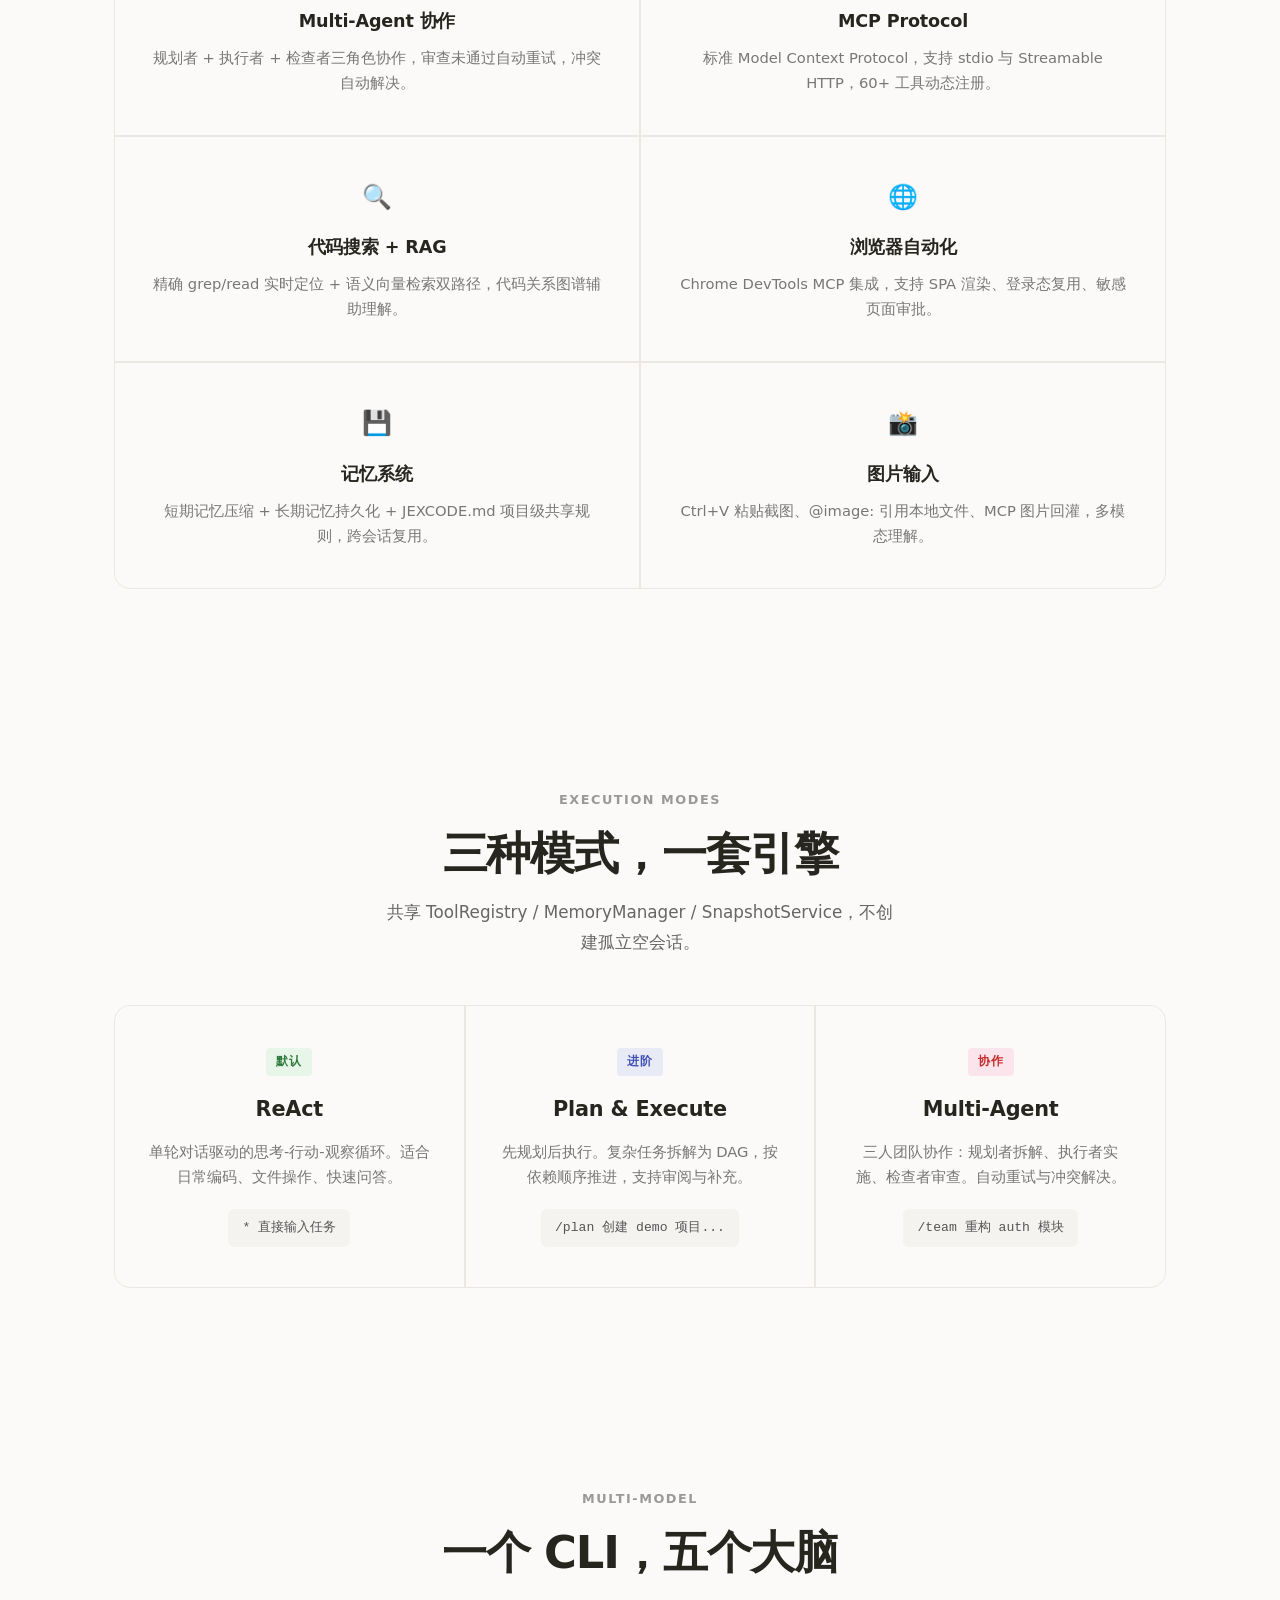
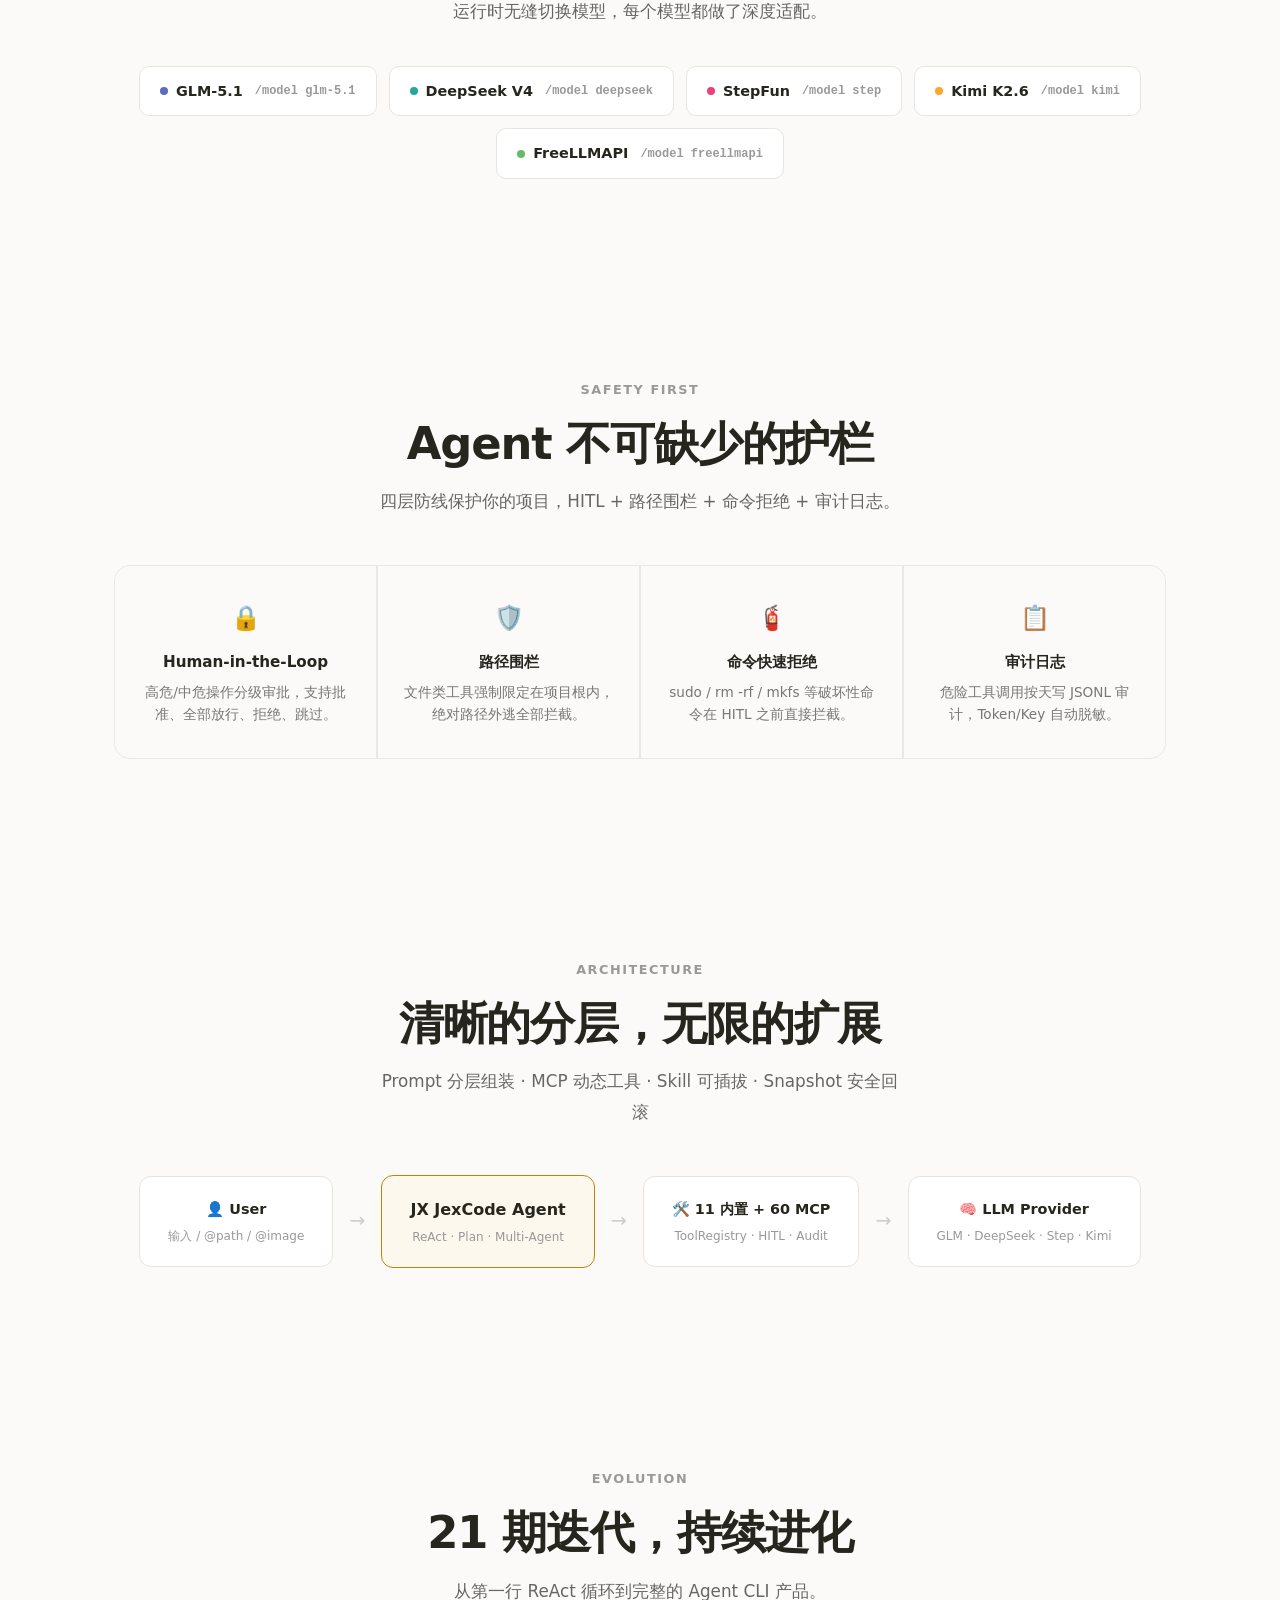
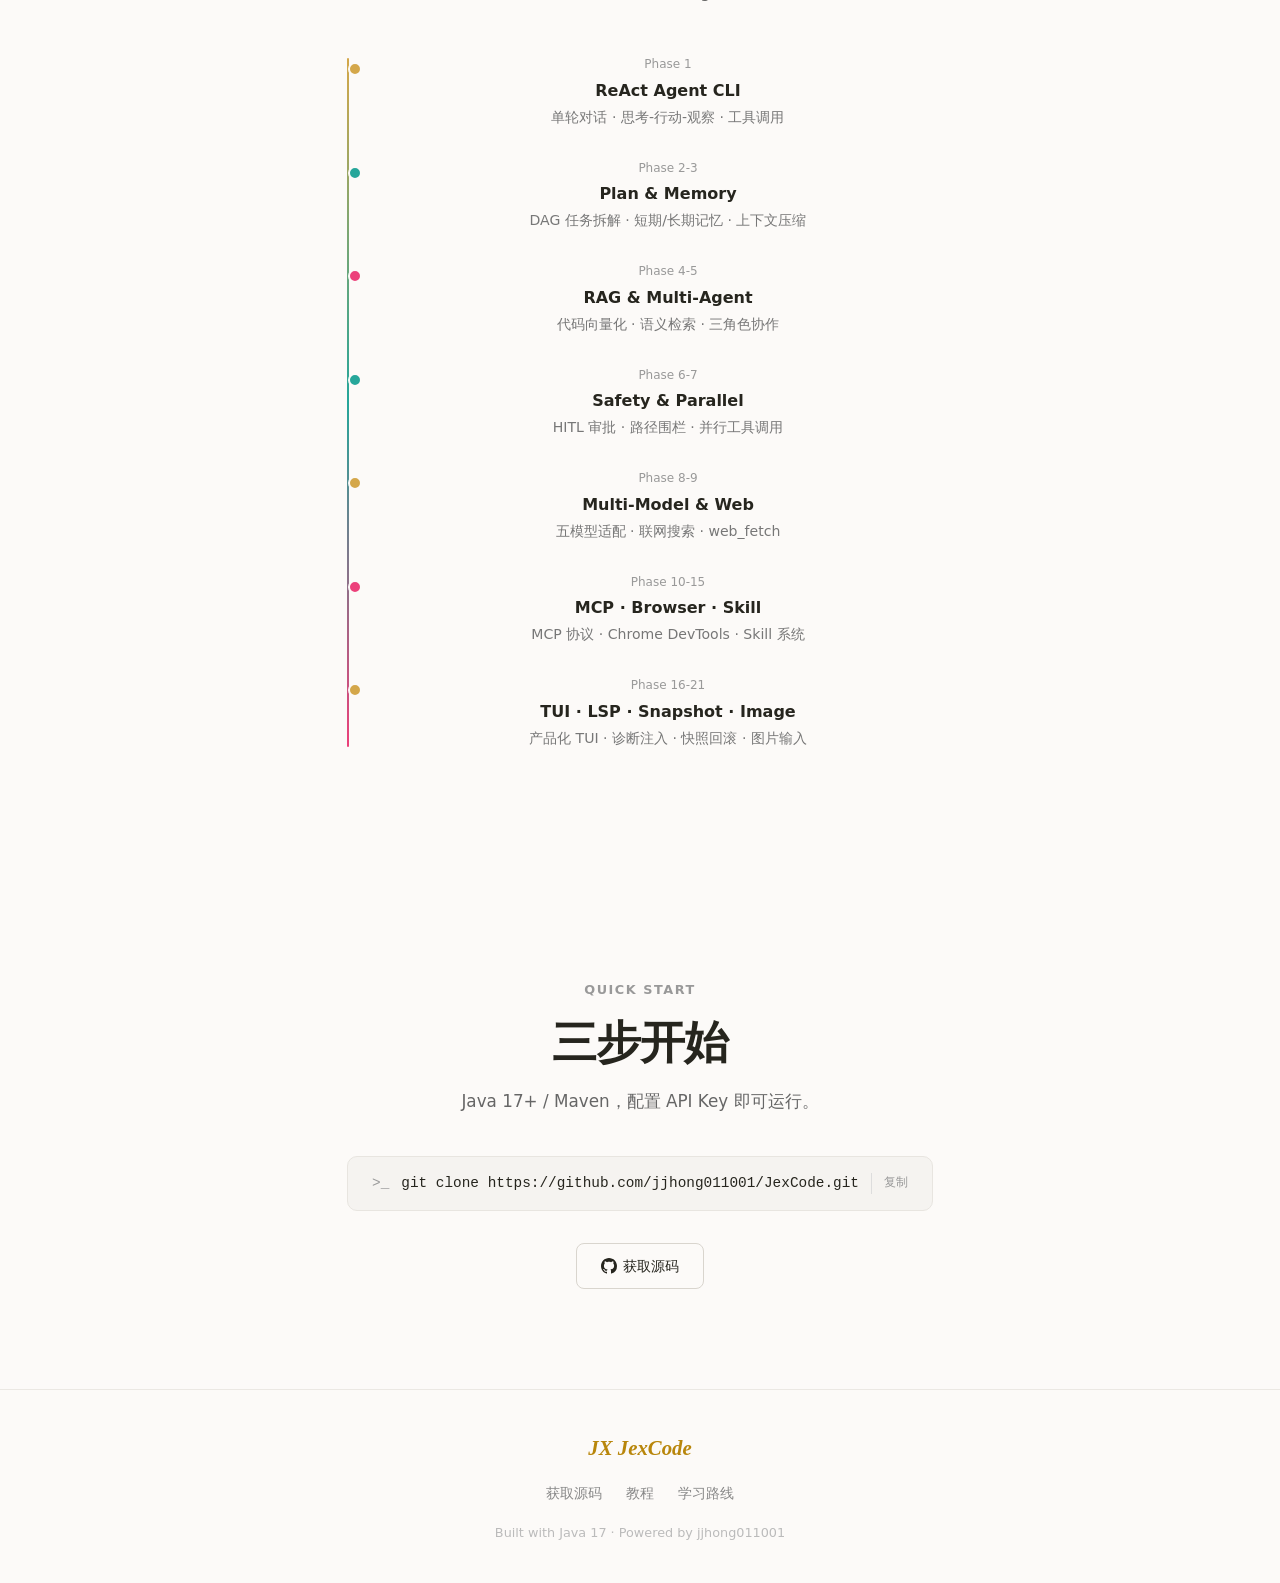
==== commit c4d74cce: "[optimize] 统一 JexCode 品牌标识与技术资料 [what] 重绘 JX 启动标识并同步官网、学习页、演示文稿及技术笔记 [why] 原有图标辨识度不足且技术资料分散，不利于品牌一致性" ====
--- a/landing/index.html
+++ b/landing/index.html
@@ -984,12 +984,13 @@
 // Terminal animation
 const desktopLines = [
   { t: '', d: 0 },
-  { t: '   <span class="t-logo">██████████</span>    <span class="t-strong">JexCode</span> <span class="t-mark">JX</span>  <span class="t-dim">v16.1.0</span>', d: 0 },
-  { t: '   <span class="t-logo">  ██  ██</span>    <span class="t-dim">Model deepseek-v4-pro (deepseek)</span>', d: 80 },
-  { t: '   <span class="t-logo">  ██  ██</span>    <span class="t-dim">MCP 5/5 · 63 tools · 5/5 skills · ReAct</span>', d: 160 },
-  { t: '   <span class="t-logo">  ██  ██</span>    <span class="t-dim">ReAct · Plan · MCP · Browser · Image · Tools · Memory · RAG</span>', d: 240 },
-  { t: '   <span class="t-logo">  ██  ██</span>', d: 320 },
-  { t: '', d: 450 },
+  { t: '   <span class="t-logo">     ██╗  ██╗  ██╗</span>    <span class="t-strong">JexCode</span> <span class="t-mark">JX</span>  <span class="t-dim">v16.1.0</span>', d: 0 },
+  { t: '   <span class="t-logo">     ██║  ╚██╗██╔╝</span>    <span class="t-dim">Model deepseek-v4-pro (deepseek)</span>', d: 80 },
+  { t: '   <span class="t-logo">     ██║   ╚███╔╝ </span>    <span class="t-dim">MCP 5/5 · 63 tools · 5/5 skills · ReAct</span>', d: 160 },
+  { t: '   <span class="t-logo">██   ██║   ██╔██╗ </span>    <span class="t-dim">ReAct · Plan · MCP · Browser · Image · Tools · Memory · RAG</span>', d: 240 },
+  { t: '   <span class="t-logo">╚█████╔╝  ██╔╝ ██╗</span>', d: 320 },
+  { t: '   <span class="t-logo"> ╚════╝   ╚═╝  ╚═╝</span>', d: 400 },
+  { t: '', d: 500 },
   { t: 'Tips for getting started:', d: 500 },
   { t: '1. Type <span class="t-strong">/</span> for commands and Tab completion', d: 560 },
   { t: '2. Ask coding questions, edit code or run commands', d: 620 },
@@ -1008,12 +1009,13 @@
 
 const mobileLines = [
   { t: '', d: 0 },
-  { t: ' <span class="t-logo">██████████</span>  <span class="t-strong">JexCode</span> <span class="t-mark">JX</span> <span class="t-dim">v16.1.0</span>', d: 0 },
-  { t: ' <span class="t-logo">  ██  ██</span>  <span class="t-dim">deepseek-v4-pro</span>', d: 80 },
-  { t: ' <span class="t-logo">  ██  ██</span>  <span class="t-dim">MCP 5/5 · 63 tools</span>', d: 160 },
-  { t: ' <span class="t-logo">  ██  ██</span>  <span class="t-dim">5/5 skills · ReAct</span>', d: 240 },
-  { t: ' <span class="t-logo">  ██  ██</span>  <span class="t-dim">Plan · MCP · Browser · RAG</span>', d: 320 },
-  { t: '', d: 450 },
+  { t: ' <span class="t-logo">     ██╗  ██╗  ██╗</span>  <span class="t-strong">JexCode</span> <span class="t-mark">JX</span> <span class="t-dim">v16.1.0</span>', d: 0 },
+  { t: ' <span class="t-logo">     ██║  ╚██╗██╔╝</span>  <span class="t-dim">deepseek-v4-pro</span>', d: 80 },
+  { t: ' <span class="t-logo">     ██║   ╚███╔╝ </span>  <span class="t-dim">MCP 5/5 · 63 tools</span>', d: 160 },
+  { t: ' <span class="t-logo">██   ██║   ██╔██╗ </span>  <span class="t-dim">5/5 skills · ReAct</span>', d: 240 },
+  { t: ' <span class="t-logo">╚█████╔╝  ██╔╝ ██╗</span>  <span class="t-dim">Plan · MCP · Browser · RAG</span>', d: 320 },
+  { t: ' <span class="t-logo"> ╚════╝   ╚═╝  ╚═╝</span>', d: 400 },
+  { t: '', d: 500 },
   { t: 'Tips for getting started:', d: 500 },
   { t: '1. Type <span class="t-strong">/</span> for commands', d: 560 },
   { t: '2. Ask questions or run commands', d: 620 },
